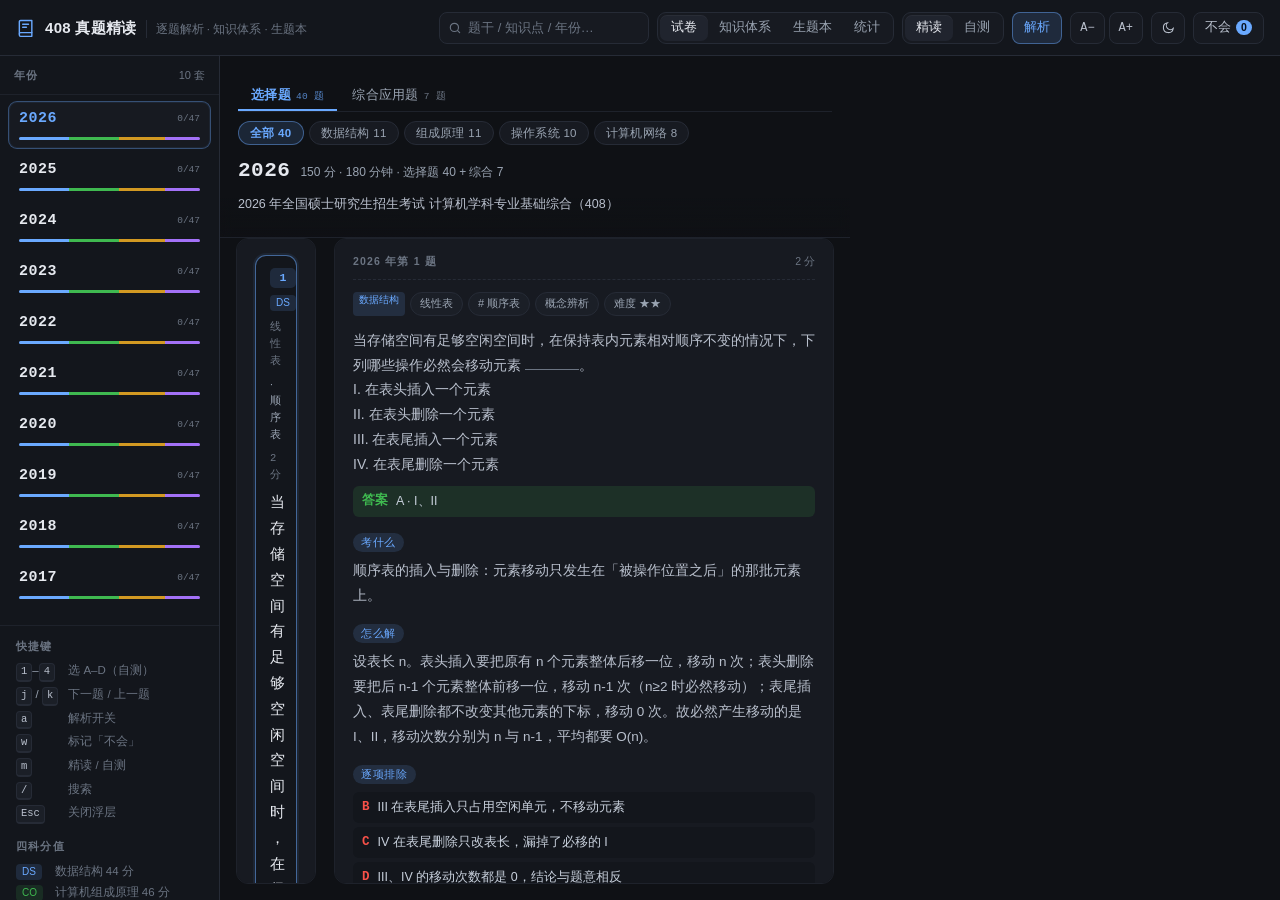
==== subjects/408/index.html @ fe622fd7 "初始提交：考研真题精读库（英语一 / 数学一 / 408） 三科真题逐题解析，纯静态离线可用。  - 总入口 index.html：跨科总览 + 三科卡片 + 生题本总账 + 倒计时 - subjec" ====
<!DOCTYPE html>
<html lang="zh-CN" data-theme="dark">
<head>
<meta charset="utf-8">
<meta name="viewport" content="width=device-width, initial-scale=1, viewport-fit=cover">
<meta name="color-scheme" content="dark light">
<title>408 真题精读系统 · 逐题解析 · 知识体系 · 生题本</title>
<link rel="icon" href="data:image/svg+xml,%3Csvg xmlns='http://www.w3.org/2000/svg' viewBox='0 0 24 24'%3E%3Crect width='24' height='24' rx='5' fill='%230f1115'/%3E%3Cpath d='M6 7h12M6 12h12M6 17h7' stroke='%236aa9ff' stroke-width='1.8' stroke-linecap='round'/%3E%3C/svg%3E">
<link rel="stylesheet" href="assets/style.css">
<link rel="stylesheet" href="assets/app.css">
</head>
<body>

<!-- ================= 顶栏 ================= -->
<header class="topbar">
  <div class="brand">
    <svg class="logo" viewBox="0 0 24 24" fill="none" stroke="currentColor" stroke-width="1.7"
         stroke-linecap="round" stroke-linejoin="round" aria-hidden="true">
      <path d="M4 4.5A1.5 1.5 0 0 1 5.5 3H19v14.5H5.5A1.5 1.5 0 0 0 4 19z"/>
      <path d="M4 19v1.5A1.5 1.5 0 0 0 5.5 22H19v-4.5"/>
      <path d="M8 7.5h7M8 11h4.5"/>
    </svg>
    <span class="brand-t">408 真题精读</span>
    <span class="brand-s">逐题解析 · 知识体系 · 生题本</span>
  </div>

  <div class="tools">
    <div class="search-wrap">
      <svg class="ico" viewBox="0 0 24 24" fill="none" stroke="currentColor" stroke-width="2"
           stroke-linecap="round" aria-hidden="true">
        <circle cx="11" cy="11" r="7"/><path d="m20 20-3.5-3.5"/>
      </svg>
      <input id="search" type="search" placeholder="题干 / 知识点 / 年份…" autocomplete="off"
             spellcheck="false" aria-label="搜索题干、知识点或年份">
    </div>

    <div class="seg" id="view-seg" role="group" aria-label="视图">
      <button type="button" data-view="paper" class="on" title="试卷精读 (1)">试卷</button>
      <button type="button" data-view="kb" title="知识体系 (2)">知识体系</button>
      <button type="button" data-view="wrong" title="生题本 (3)">生题本</button>
      <button type="button" data-view="stats" title="统计 (4)">统计</button>
    </div>

    <div class="seg" id="mode-seg" role="group" aria-label="模式">
      <button type="button" data-mode="study" class="on" title="答案默认展开">精读</button>
      <button type="button" data-mode="quiz" title="先选再看答案，自动记录错题">自测</button>
    </div>

    <button id="btn-an" class="tbtn on" type="button" title="展开 / 折叠全部解析 (a)">解析</button>

    <div class="fs">
      <button id="fs-down" class="tbtn icon" type="button" title="缩小字号">A−</button>
      <button id="fs-up" class="tbtn icon" type="button" title="放大字号">A+</button>
    </div>

    <button id="btn-theme" class="tbtn icon" type="button" title="切换深浅色">
      <svg viewBox="0 0 24 24" fill="none" stroke="currentColor" stroke-width="1.8" stroke-linecap="round" aria-hidden="true">
        <path d="M21 12.8A8.5 8.5 0 1 1 11.2 3a6.6 6.6 0 0 0 9.8 9.8z"/>
      </svg>
    </button>

    <button id="btn-drawer" class="tbtn" type="button" title="生题本（不会的题）">
      不会 <span id="wb-count" class="cnt">0</span>
    </button>
  </div>
</header>

<!-- ================= 视图 1：试卷 ================= -->
<div class="layout" id="view-paper">
  <aside class="col col-left" aria-label="年份导航">
    <div class="colhead">年份<span class="spacer" id="year-count"></span></div>
    <ul class="yearlist" id="yearlist"></ul>
    <div class="hints">
      <h4>快捷键</h4>
      <dl>
        <dt><kbd>1</kbd>–<kbd>4</kbd></dt><dd>选 A–D（自测）</dd>
        <dt><kbd>j</kbd> / <kbd>k</kbd></dt><dd>下一题 / 上一题</dd>
        <dt><kbd>a</kbd></dt><dd>解析开关</dd>
        <dt><kbd>w</kbd></dt><dd>标记「不会」</dd>
        <dt><kbd>m</kbd></dt><dd>精读 / 自测</dd>
        <dt><kbd>/</kbd></dt><dd>搜索</dd>
        <dt><kbd>Esc</kbd></dt><dd>关闭浮层</dd>
      </dl>
      <h4 style="margin-top:14px">四科分值</h4>
      <dl id="dist-list"></dl>
    </div>
  </aside>

  <main class="main" aria-label="试卷正文">
    <div class="dochead">
      <div class="dochead-in">
        <div class="tabs" id="tabs" role="tablist" aria-label="题型">
          <button type="button" data-tab="choice" role="tab">选择题<span class="tb-n" data-n="choice"></span></button>
          <button type="button" data-tab="big" role="tab">综合应用题<span class="tb-n" data-n="big"></span></button>
        </div>
        <div class="subrow" id="subjects"></div>
        <div class="doc-title">
          <span class="doc-year" id="doc-year">—</span>
          <span class="doc-meta" id="doc-meta"></span>
        </div>
        <p class="doc-topic" id="doc-topic"></p>
      </div>
    </div>

    <div class="work">
      <section class="pane pane-q" id="qlist" aria-label="题目"></section>
      <section class="pane pane-a" id="detail" aria-label="解析"></section>
    </div>
  </main>
</div>

<!-- ================= 视图 2：知识体系 ================= -->
<div class="layout layout-wide" id="view-kb" hidden>
  <aside class="col col-left" aria-label="知识树">
    <div class="colhead">知识体系<span class="spacer" id="kb-count"></span></div>
    <div class="kbtree" id="kbtree"></div>
  </aside>
  <main class="main" aria-label="知识点详情">
    <div class="dochead"><div class="dochead-in">
      <div class="doc-title"><span class="doc-year" id="kb-title">知识体系总览</span><span class="doc-meta" id="kb-meta"></span></div>
      <p class="doc-topic" id="kb-topic">左侧选一个学科 / 模块 / 知识点，右侧列出近十年全部真题与你的掌握情况。</p>
    </div></div>
    <div class="work work-single"><section class="pane" id="kb-body"></section></div>
  </main>
</div>

<!-- ================= 视图 3：生题本 ================= -->
<div class="layout layout-wide" id="view-wrong" hidden>
  <main class="main" style="grid-column:1/-1">
    <div class="dochead"><div class="dochead-in">
      <div class="doc-title"><span class="doc-year">生题本</span><span class="doc-meta" id="wb-meta"></span></div>
      <p class="doc-topic">标记为「不会 / 做错」的题在这里按知识点聚合。做完一轮再回来重做，错两次以上的会被顶到最上面。</p>
    </div></div>
    <div class="work work-single"><section class="pane" id="wb-body"></section></div>
  </main>
</div>

<!-- ================= 视图 4：统计 ================= -->
<div class="layout layout-wide" id="view-stats" hidden>
  <main class="main" style="grid-column:1/-1">
    <div class="dochead"><div class="dochead-in">
      <div class="doc-title"><span class="doc-year">统计</span><span class="doc-meta" id="st-meta"></span></div>
      <p class="doc-topic">做题记录只存本地（localStorage），换电脑请用「生题本 → 导出 Markdown」搬。</p>
    </div></div>
    <div class="work work-single"><section class="pane" id="st-body"></section></div>
  </main>
</div>

<!-- ================= 生题本抽屉 ================= -->
<aside class="drawer" id="drawer" hidden aria-label="生题本">
  <div class="dw-h">
    <h2>生题本</h2>
    <span class="cnt2" id="wb-cnt2">0 题</span>
    <button type="button" class="x" id="dw-close" title="关闭 (Esc)">×</button>
  </div>
  <ul class="wb-list" id="wb-list"></ul>
  <div class="dw-f">
    <button type="button" class="mini pri" id="wb-copy">复制 Markdown</button>
    <button type="button" class="mini" id="wb-csv">导出 CSV</button>
    <button type="button" class="mini danger" id="wb-clear">清空</button>
  </div>
</aside>

<!-- ================= 代码全屏 ================= -->
<div class="codemodal" id="codemodal" hidden>
  <div class="cm-box">
    <div class="cm-h">
      <span id="cm-title">代码</span>
      <span class="sp"></span>
      <button type="button" class="mini" id="cm-copy">复制</button>
      <button type="button" class="x" id="cm-close" title="关闭 (Esc)">×</button>
    </div>
    <pre class="code" id="cm-body"></pre>
  </div>
</div>

<div class="toast" id="toast" role="status" aria-live="polite"></div>

<!-- ================= 数据 ================= -->
<script>window.__CS408__ = window.__CS408__ || {};</script>
<script src="data/kb.js"></script>

<script src="data/paper/2017.js"></script>
<script src="data/paper/2018.js"></script>
<script src="data/paper/2019.js"></script>
<script src="data/paper/2020.js"></script>
<script src="data/paper/2021.js"></script>
<script src="data/paper/2022.js"></script>
<script src="data/paper/2023.js"></script>
<script src="data/paper/2024.js"></script>
<script src="data/paper/2025.js"></script>
<script src="data/paper/2026.js"></script>

<script src="assets/app.js"></script>
</body>
</html>
---- subjects/408/assets/style.css ----
/* =========================================================
   考研英语精读器 · 样式表
   纯静态 / 无 CDN / 深色默认 / 三栏 1280+
   ========================================================= */

*, *::before, *::after { box-sizing: border-box; }

:root {
  --bg:        #0f1115;
  --bg-soft:   #13161c;
  --card:      #171a21;
  --card-2:    #1b1f27;
  --card-3:    #20242e;
  --line:      #262b36;
  --line-soft: #1e222b;
  --fg:        #e6e9ef;
  --fg-mid:    #b9c0cd;
  --fg-dim:    #9aa4b2;
  --fg-faint:  #6b7482;
  --accent:    #6aa9ff;
  --accent-dim: rgba(106, 169, 255, .14);
  --ok:        #3fb950;
  --ok-dim:    rgba(63, 185, 80, .14);
  --bad:       #f85149;
  --bad-dim:   rgba(248, 81, 73, .14);
  --warn:      #d29922;
  --warn-dim:  rgba(210, 153, 34, .14);
  --purple:    #a371f7;
  --cyan:      #39c5cf;
  --shadow:    0 8px 28px rgba(0, 0, 0, .42);

  --read-size: 17.5px;
  --ui: -apple-system, "Segoe UI", "Microsoft YaHei", "PingFang SC",
        "Hiragino Sans GB", "Source Han Sans SC", sans-serif;
  --serif: Georgia, "Times New Roman", "Songti SC", "SimSun", 宋体, serif;
  --mono: ui-monospace, "Cascadia Mono", Consolas, "Courier New", monospace;
}

html[data-theme="light"] {
  --bg:        #f7f6f2;
  --bg-soft:   #f1efe9;
  --card:      #ffffff;
  --card-2:    #f6f4ef;
  --card-3:    #eeebe3;
  --line:      #e2ded4;
  --line-soft: #ece8de;
  --fg:        #191c21;
  --fg-mid:    #3d444f;
  --fg-dim:    #5d6672;
  --fg-faint:  #8a929e;
  --accent:    #1f6feb;
  --accent-dim: rgba(31, 111, 235, .10);
  --ok:        #1a7f37;
  --ok-dim:    rgba(26, 127, 55, .10);
  --bad:       #cf222e;
  --bad-dim:   rgba(207, 34, 46, .10);
  --warn:      #9a6700;
  --warn-dim:  rgba(154, 103, 0, .12);
  --purple:    #8250df;
  --cyan:      #1b7c83;
  --shadow:    0 8px 24px rgba(60, 55, 40, .14);
}

html, body { height: 100%; }

body {
  margin: 0;
  background: var(--bg);
  color: var(--fg);
  font-family: var(--ui);
  font-size: 15px;
  line-height: 1.6;
  -webkit-font-smoothing: antialiased;
  text-rendering: optimizeLegibility;
  overflow: hidden;
}

button { font-family: inherit; font-size: inherit; color: inherit; }
a { color: var(--accent); text-decoration: none; }
a:hover { text-decoration: underline; }
::selection { background: rgba(106, 169, 255, .32); }

/* 滚动条 */
* { scrollbar-width: thin; scrollbar-color: var(--card-3) transparent; }
*::-webkit-scrollbar { width: 10px; height: 10px; }
*::-webkit-scrollbar-track { background: transparent; }
*::-webkit-scrollbar-thumb {
  background: var(--card-3);
  border-radius: 6px;
  border: 2px solid transparent;
  background-clip: content-box;
}
*::-webkit-scrollbar-thumb:hover { background: var(--line); background-clip: content-box; }

/* =========================================================
   顶栏
   ========================================================= */
.topbar {
  position: relative;
  z-index: 30;
  display: flex;
  align-items: center;
  gap: 18px;
  height: 56px;
  padding: 0 16px;
  background: var(--bg-soft);
  border-bottom: 1px solid var(--line);
}

.brand { display: flex; align-items: baseline; gap: 9px; flex: 0 0 auto; }
.brand .logo {
  width: 20px; height: 20px; align-self: center;
  color: var(--accent);
}
.brand-t { font-size: 15px; font-weight: 700; letter-spacing: .3px; }
.brand-s {
  font-size: 11.5px; color: var(--fg-faint);
  padding-left: 9px; border-left: 1px solid var(--line);
}

.tools { display: flex; align-items: center; gap: 8px; margin-left: auto; }

.search-wrap { position: relative; display: flex; align-items: center; }
.search-wrap .ico {
  position: absolute; left: 9px; width: 14px; height: 14px;
  color: var(--fg-faint); pointer-events: none;
}
#search {
  width: 210px;
  height: 32px;
  padding: 0 10px 0 28px;
  background: var(--card);
  border: 1px solid var(--line);
  border-radius: 8px;
  color: var(--fg);
  font-family: inherit;
  font-size: 13px;
  outline: none;
  transition: border-color .15s, width .18s;
}
#search::placeholder { color: var(--fg-faint); }
#search:focus { border-color: var(--accent); width: 250px; }

.tbtn {
  display: inline-flex;
  align-items: center;
  justify-content: center;
  gap: 5px;
  height: 32px;
  padding: 0 11px;
  background: var(--card);
  border: 1px solid var(--line);
  border-radius: 8px;
  color: var(--fg-mid);
  font-size: 12.5px;
  cursor: pointer;
  transition: background .14s, color .14s, border-color .14s;
  white-space: nowrap;
}
.tbtn:hover { background: var(--card-2); color: var(--fg); border-color: var(--card-3); }
.tbtn.on { color: var(--accent); border-color: rgba(106, 169, 255, .45); background: var(--accent-dim); }
.tbtn.icon { padding: 0 9px; font-family: var(--mono); font-size: 12px; }
.tbtn svg { width: 14px; height: 14px; }
.tbtn .cnt {
  min-width: 16px;
  padding: 0 4px;
  background: var(--accent);
  color: #06101f;
  border-radius: 8px;
  font-size: 10.5px;
  font-weight: 700;
  line-height: 15px;
  text-align: center;
}

.fs { display: flex; gap: 4px; }

.seg {
  display: flex;
  padding: 2px;
  background: var(--card);
  border: 1px solid var(--line);
  border-radius: 9px;
}
.seg button {
  height: 26px;
  padding: 0 11px;
  background: transparent;
  border: 0;
  border-radius: 7px;
  color: var(--fg-dim);
  font-size: 12.5px;
  cursor: pointer;
  transition: background .14s, color .14s;
}
.seg button:hover { color: var(--fg); }
.seg button.on { background: var(--card-3); color: var(--fg); box-shadow: 0 1px 0 rgba(255,255,255,.04) inset; }

/* =========================================================
   三栏布局
   ========================================================= */
.layout {
  display: grid;
  grid-template-columns: 268px minmax(0, 1fr) 452px;
  height: calc(100% - 56px);
  overflow: hidden;
}

.col { min-width: 0; min-height: 0; overflow-y: auto; }
.col-left  { background: var(--bg-soft); border-right: 1px solid var(--line); }
.col-mid   { background: var(--bg); }
.col-right { background: var(--bg-soft); border-left: 1px solid var(--line); }

.colhead {
  position: sticky;
  top: 0;
  z-index: 5;
  display: flex;
  align-items: center;
  gap: 8px;
  padding: 11px 14px 9px;
  background: var(--bg-soft);
  border-bottom: 1px solid var(--line-soft);
  font-size: 11px;
  font-weight: 700;
  letter-spacing: 1.4px;
  text-transform: uppercase;
  color: var(--fg-faint);
}
.colhead .spacer { margin-left: auto; letter-spacing: 0; text-transform: none; font-weight: 400; }

/* ---------------- 左栏：年份列表 ---------------- */
.yearlist { list-style: none; margin: 0; padding: 6px 8px 24px; }

.yr {
  display: block;
  width: 100%;
  padding: 9px 10px;
  margin-bottom: 3px;
  background: transparent;
  border: 1px solid transparent;
  border-radius: 9px;
  text-align: left;
  cursor: pointer;
  transition: background .13s, border-color .13s;
}
.yr:hover { background: var(--card); }
.yr.on {
  background: var(--card);
  border-color: rgba(106, 169, 255, .38);
  box-shadow: 0 0 0 1px rgba(106, 169, 255, .08) inset;
}
.yr-h { display: flex; align-items: center; gap: 6px; }
.yr-n { font-family: var(--mono); font-size: 15px; font-weight: 700; color: var(--fg); letter-spacing: .5px; }
.yr.on .yr-n { color: var(--accent); }
.yr-d { font-size: 10px; color: var(--warn); font-family: var(--mono); margin-left: auto; }
.yr-t {
  margin-top: 3px;
  font-size: 11.5px;
  line-height: 1.45;
  color: var(--fg-faint);
  display: -webkit-box;
  -webkit-line-clamp: 2;
  -webkit-box-orient: vertical;
  overflow: hidden;
}
.yr-b { display: flex; flex-wrap: wrap; gap: 4px; margin-top: 5px; }

.badge {
  display: inline-block;
  padding: 0 5px;
  border-radius: 4px;
  font-size: 9.5px;
  line-height: 15px;
  letter-spacing: .2px;
  background: var(--card-3);
  color: var(--fg-dim);
  white-space: nowrap;
}
.badge.star { background: var(--warn-dim); color: var(--warn); }
.badge.words { background: var(--accent-dim); color: var(--accent); }

.hints { padding: 12px 16px 30px; border-top: 1px solid var(--line-soft); }
.hints h4 {
  margin: 0 0 7px;
  font-size: 10.5px;
  letter-spacing: 1.2px;
  text-transform: uppercase;
  color: var(--fg-faint);
  font-weight: 700;
}
.hints dl { margin: 0; display: grid; grid-template-columns: auto 1fr; gap: 3px 10px; font-size: 11.5px; }
.hints dt { color: var(--fg-dim); }
.hints dd { margin: 0; color: var(--fg-faint); }
kbd {
  display: inline-block;
  min-width: 16px;
  padding: 1px 4px;
  background: var(--card-2);
  border: 1px solid var(--line);
  border-bottom-width: 2px;
  border-radius: 4px;
  font-family: var(--mono);
  font-size: 10.5px;
  line-height: 1.3;
  color: var(--fg-mid);
  text-align: center;
}

/* ---------------- 中栏：原文 ---------------- */
.dochead {
  position: sticky;
  top: 0;
  z-index: 6;
  padding: 14px 0 12px;
  background: linear-gradient(var(--bg) 78%, rgba(0, 0, 0, 0));
  border-bottom: 1px solid var(--line-soft);
  backdrop-filter: blur(6px);
}
.dochead-in { max-width: 780px; margin: 0 auto; padding: 0 34px; }

.doc-title { display: flex; align-items: baseline; gap: 10px; flex-wrap: wrap; }
.doc-year { font-family: var(--mono); font-size: 22px; font-weight: 700; letter-spacing: .5px; }
.doc-meta { font-size: 12px; color: var(--fg-dim); }
.doc-topic {
  margin: 6px 0 0;
  font-size: 13px;
  line-height: 1.6;
  color: var(--fg-mid);
}
.doc-foot {
  display: flex;
  align-items: center;
  gap: 8px;
  flex-wrap: wrap;
  margin-top: 10px;
}
.doc-foot .src { font-size: 11.5px; color: var(--fg-faint); }
.doc-foot .src a { color: var(--fg-dim); border-bottom: 1px dotted var(--line); }
.doc-foot .spacer { margin-left: auto; }

.reading { max-width: 780px; margin: 0 auto; padding: 22px 34px 140px; }

.para {
  margin: 0 0 20px;
  font-family: var(--serif);
  font-size: var(--read-size);
  line-height: 1.9;
  letter-spacing: .1px;
  color: var(--fg);
  text-align: justify;
  hyphens: auto;
}

/* 单词 */
.w {
  border-radius: 3px;
  cursor: pointer;
  text-decoration: underline;
  text-decoration-color: transparent;
  text-decoration-thickness: 1px;
  text-underline-offset: 3px;
  transition: text-decoration-color .12s ease, background-color .12s ease;
}
.w:hover { text-decoration-color: var(--accent); }
.w.cur { background: var(--accent-dim); text-decoration-color: var(--accent); }

/* 句子包裹 */
.sent {
  border-radius: 4px;
  cursor: pointer;
  transition: background-color .14s;
}
.sent:hover { background: rgba(106, 169, 255, .055); }
.sent.hl { background: rgba(210, 153, 34, .17); }
.sn {
  font-family: var(--mono);
  font-size: 9.5px;
  font-weight: 400;
  color: var(--accent);
  opacity: .42;
  margin-right: 3px;
  vertical-align: super;
  transition: opacity .14s;
}
.sent:hover .sn { opacity: 1; }

/* 空位胶囊 */
.cap {
  display: inline-flex;
  align-items: center;
  justify-content: center;
  min-width: 21px;
  height: 20px;
  padding: 0 6px;
  margin: 0 2px;
  background: #5c6572;
  color: #0f1115;
  border: 0;
  border-radius: 6px;
  font-family: var(--mono);
  font-size: 11.5px;
  font-weight: 700;
  line-height: 1;
  letter-spacing: 0;
  cursor: pointer;
  vertical-align: 1px;
  transition: transform .12s, box-shadow .12s, background-color .12s;
}
.cap:hover { transform: translateY(-1px); box-shadow: 0 2px 8px rgba(0, 0, 0, .35); }
.cap[data-state="ok"]  { background: var(--ok);  color: #04230c; }
.cap[data-state="bad"] { background: var(--bad); color: #2b0705; }
.cap.on { box-shadow: 0 0 0 2px var(--accent); }

html[data-theme="light"] .cap { background: #b0b7c2; color: #fff; }
html[data-theme="light"] .cap[data-state="ok"]  { background: var(--ok);  color: #fff; }
html[data-theme="light"] .cap[data-state="bad"] { background: var(--bad); color: #fff; }

/* 逐句视图 */
.sentblock {
  margin: 0 0 14px;
  padding: 14px 16px;
  background: var(--card);
  border: 1px solid var(--line-soft);
  border-radius: 11px;
  transition: border-color .16s, box-shadow .16s;
}
.sentblock.hl {
  border-color: rgba(210, 153, 34, .55);
  box-shadow: 0 0 0 3px rgba(210, 153, 34, .1);
}
.sb-h { display: flex; align-items: center; gap: 8px; margin-bottom: 8px; }
.sb-i {
  display: inline-flex;
  align-items: center;
  justify-content: center;
  min-width: 20px;
  height: 18px;
  padding: 0 5px;
  background: var(--accent-dim);
  color: var(--accent);
  border-radius: 5px;
  font-family: var(--mono);
  font-size: 10.5px;
  font-weight: 700;
}
.sb-p { font-size: 10.5px; color: var(--fg-faint); letter-spacing: .3px; }
.sb-en {
  margin: 0;
  font-family: var(--serif);
  font-size: calc(var(--read-size) - 0.5px);
  line-height: 1.85;
  color: var(--fg);
}
.sb-zh {
  margin: 8px 0 0;
  font-size: 14px;
  line-height: 1.8;
  color: var(--fg-dim);
  padding-top: 8px;
  border-top: 1px dashed var(--line);
}
.sb-struct {
  margin: 9px 0 0;
  padding: 9px 11px;
  background: var(--bg-soft);
  border-left: 3px solid var(--accent);
  border-radius: 0 6px 6px 0;
  font-size: 12.5px;
  line-height: 1.75;
  color: var(--fg-mid);
}
html[data-theme="light"] .sb-struct { background: var(--card-2); }

/* 切分块 */
.chunks { display: flex; flex-direction: column; gap: 5px; margin-top: 9px; }
.chunk {
  display: flex;
  align-items: baseline;
  gap: 9px;
  padding: 5px 10px;
  background: var(--card-2);
  border-left: 3px solid var(--ck, var(--accent));
  border-radius: 0 6px 6px 0;
}
html[data-theme="light"] .chunk { background: var(--card-3); }
.chunk .ct {
  font-family: var(--serif);
  font-size: 13px;
  line-height: 1.65;
  color: var(--fg);
  flex: 1 1 auto;
  min-width: 0;
}
.chunk .cr {
  flex: 0 0 auto;
  font-size: 10.5px;
  line-height: 1.5;
  color: var(--ck, var(--accent));
  opacity: .95;
  text-align: right;
  max-width: 46%;
}
.chunk:nth-child(5n+1) { --ck: var(--accent); }
.chunk:nth-child(5n+2) { --ck: var(--ok); }
.chunk:nth-child(5n+3) { --ck: var(--warn); }
.chunk:nth-child(5n+4) { --ck: var(--purple); }
.chunk:nth-child(5n+5) { --ck: var(--cyan); }

.empty-note {
  max-width: 640px;
  margin: 60px auto;
  padding: 24px 26px;
  background: var(--card);
  border: 1px dashed var(--line);
  border-radius: 12px;
  color: var(--fg-dim);
  font-size: 13.5px;
  line-height: 1.85;
  text-align: center;
}
.empty-note code {
  font-family: var(--mono);
  font-size: 12px;
  padding: 1px 5px;
  background: var(--card-3);
  border-radius: 4px;
  color: var(--accent);
}

/* ---------------- 右栏：解析面板 ---------------- */
.wordcard {
  position: sticky;
  top: 0;
  z-index: 8;
  margin: 0;
  padding: 13px 15px 14px;
  background: var(--card);
  border-bottom: 1px solid var(--line);
  box-shadow: var(--shadow);
  animation: slideIn .16s ease-out;
}
@keyframes slideIn { from { opacity: 0; transform: translateY(-6px); } to { opacity: 1; transform: none; } }

.wc-top { display: flex; align-items: baseline; gap: 9px; flex-wrap: wrap; }
.wc-w {
  font-family: var(--serif);
  font-size: 21px;
  font-weight: 700;
  letter-spacing: .2px;
  color: var(--accent);
}
.wc-phon { font-family: var(--mono); font-size: 12px; color: var(--fg-dim); }
.wc-pos {
  padding: 0 5px;
  background: var(--card-3);
  border-radius: 4px;
  font-size: 10.5px;
  color: var(--fg-dim);
  font-style: italic;
}
.wc-close {
  margin-left: auto;
  width: 22px; height: 22px;
  padding: 0;
  background: transparent;
  border: 0;
  border-radius: 5px;
  color: var(--fg-faint);
  font-size: 17px;
  line-height: 1;
  cursor: pointer;
}
.wc-close:hover { background: var(--card-3); color: var(--fg); }
.wc-zh { margin: 8px 0 0; font-size: 14px; line-height: 1.7; color: var(--fg); }
.wc-note {
  margin: 7px 0 0;
  font-size: 12px;
  line-height: 1.7;
  color: var(--warn);
  padding-left: 9px;
  border-left: 2px solid var(--warn);
}
.wc-intext {
  margin: 8px 0 0;
  font-family: var(--serif);
  font-size: 12.5px;
  line-height: 1.7;
  color: var(--fg-dim);
  padding: 7px 10px;
  background: var(--bg-soft);
  border-radius: 6px;
}
html[data-theme="light"] .wc-intext { background: var(--card-2); }
.wc-intext b { color: var(--accent); font-weight: 400; }
.wc-miss { margin: 8px 0 0; font-size: 12.5px; color: var(--fg-faint); }
.wc-acts { display: flex; flex-wrap: wrap; gap: 6px; margin-top: 10px; }
.mini {
  padding: 4px 9px;
  background: var(--card-2);
  border: 1px solid var(--line);
  border-radius: 6px;
  color: var(--fg-mid);
  font-size: 11.5px;
  cursor: pointer;
  transition: background .13s, color .13s, border-color .13s;
}
.mini:hover { background: var(--card-3); color: var(--fg); }
.mini.pri { background: var(--accent-dim); border-color: rgba(106, 169, 255, .4); color: var(--accent); }
.mini.on { background: var(--ok-dim); border-color: rgba(63, 185, 80, .45); color: var(--ok); }

.panel { padding: 10px 12px 160px; }

.sec { margin-bottom: 14px; }
.sec-h {
  display: flex;
  align-items: center;
  gap: 7px;
  margin: 0 0 7px;
  padding: 0 3px;
  font-size: 10.5px;
  font-weight: 700;
  letter-spacing: 1.3px;
  text-transform: uppercase;
  color: var(--fg-faint);
}
.sec-h .n {
  padding: 0 5px;
  background: var(--card-3);
  border-radius: 4px;
  font-size: 9.5px;
  letter-spacing: 0;
  color: var(--fg-dim);
}

/* 手风琴 */
details.acc {
  background: var(--card);
  border: 1px solid var(--line-soft);
  border-radius: 9px;
  margin-bottom: 6px;
  overflow: hidden;
  transition: border-color .15s;
}
details.acc[open] { border-color: var(--line); }
details.acc.hl { border-color: rgba(106, 169, 255, .55); }

details.acc > summary {
  display: flex;
  align-items: center;
  gap: 8px;
  padding: 8px 10px;
  list-style: none;
  cursor: pointer;
  user-select: none;
}
details.acc > summary::-webkit-details-marker { display: none; }
details.acc > summary:hover { background: var(--card-2); }

.sum-no {
  display: inline-flex;
  align-items: center;
  justify-content: center;
  min-width: 21px;
  height: 19px;
  padding: 0 5px;
  background: var(--card-3);
  border-radius: 5px;
  font-family: var(--mono);
  font-size: 11px;
  font-weight: 700;
  color: var(--fg-dim);
  flex: 0 0 auto;
}
details.acc[data-state="ok"] .sum-no  { background: var(--ok-dim);  color: var(--ok); }
details.acc[data-state="bad"] .sum-no { background: var(--bad-dim); color: var(--bad); }

.sum-t {
  flex: 1 1 auto;
  min-width: 0;
  font-family: var(--serif);
  font-size: 13px;
  color: var(--fg-mid);
  white-space: nowrap;
  overflow: hidden;
  text-overflow: ellipsis;
}
.sum-ans {
  flex: 0 0 auto;
  font-family: var(--mono);
  font-size: 11px;
  color: var(--ok);
  font-weight: 700;
}
.practice .sum-ans { visibility: hidden; }
details.acc[data-state="bad"] .sum-ans { color: var(--fg-faint); text-decoration: line-through; }
.practice details.acc[data-state] .sum-ans { visibility: visible; }

.acc-body { padding: 2px 11px 12px; border-top: 1px solid var(--line-soft); }

.tags { display: flex; flex-wrap: wrap; gap: 5px; margin: 9px 0 0; }
.tag {
  padding: 1px 7px;
  border-radius: 5px;
  font-size: 10.5px;
  line-height: 17px;
  background: var(--card-3);
  color: var(--fg-dim);
}
.tag.type { background: var(--accent-dim); color: var(--accent); }
.tag.logic { background: var(--warn-dim); color: var(--warn); }
.tag.sig { background: var(--card-2); color: var(--fg-mid); font-family: var(--mono); font-size: 10px; }
html[data-theme="light"] .tag.sig { background: var(--card-3); }

.opts { display: grid; grid-template-columns: 1fr 1fr; gap: 6px; margin: 10px 0 0; }
.opt {
  display: flex;
  align-items: baseline;
  gap: 7px;
  padding: 7px 9px;
  background: var(--card-2);
  border: 1px solid var(--line-soft);
  border-radius: 7px;
  text-align: left;
  cursor: pointer;
  transition: background .13s, border-color .13s, transform .1s;
}
html[data-theme="light"] .opt { background: var(--card-3); }
.opt:hover { border-color: var(--line); transform: translateY(-1px); }
.opt .ol {
  flex: 0 0 auto;
  font-family: var(--mono);
  font-size: 11px;
  font-weight: 700;
  color: var(--fg-faint);
}
.opt .ot {
  font-family: var(--serif);
  font-size: 13.5px;
  color: var(--fg);
  flex: 1 1 auto;
  min-width: 0;
  word-break: break-word;
}
.opt .og { flex: 0 0 auto; font-size: 10.5px; color: var(--ok); }
.opt.correct {
  background: var(--ok-dim);
  border-color: rgba(63, 185, 80, .5);
}
.opt.correct .ol { color: var(--ok); }
.opt.correct .ot { color: var(--ok); }
.opt.wrong {
  background: var(--bad-dim);
  border-color: rgba(248, 81, 73, .5);
}
.opt.wrong .ol { color: var(--bad); }
.opt.wrong .ot { color: var(--bad); text-decoration: line-through; text-decoration-thickness: 1px; }
.opt.picked { box-shadow: 0 0 0 1.5px currentColor inset; }

.ansline {
  display: flex;
  align-items: center;
  gap: 8px;
  margin: 10px 0 0;
  padding: 7px 10px;
  background: var(--ok-dim);
  border-radius: 7px;
  font-size: 12.5px;
  color: var(--ok);
}
.ansline b { font-family: var(--mono); font-size: 14px; }
.ansline .miss { color: var(--fg-dim); }
.ansline.bad { background: var(--bad-dim); color: var(--bad); }

.explain {
  margin: 9px 0 0;
  font-size: 13px;
  line-height: 1.85;
  color: var(--fg-mid);
}
.explain strong { color: var(--fg); font-weight: 700; }

.why {
  margin: 9px 0 0;
  padding: 0;
  list-style: none;
  display: flex;
  flex-direction: column;
  gap: 4px;
}
.why li {
  display: flex;
  gap: 7px;
  font-size: 12.5px;
  line-height: 1.7;
  color: var(--fg-dim);
}
.why li .k {
  flex: 0 0 auto;
  font-family: var(--mono);
  font-size: 11px;
  font-weight: 700;
  color: var(--bad);
  opacity: .9;
}

.collo {
  margin: 9px 0 0;
  padding: 7px 10px;
  background: var(--card-2);
  border-left: 2px solid var(--purple);
  border-radius: 0 5px 5px 0;
  font-size: 12.5px;
  line-height: 1.7;
  color: var(--fg-mid);
  font-family: var(--mono);
}
html[data-theme="light"] .collo { background: var(--card-3); }
.collo em { font-family: var(--ui); font-style: normal; color: var(--fg-faint); }

.noteline {
  margin: 9px 0 0;
  font-size: 12px;
  line-height: 1.7;
  color: var(--warn);
}

.reveal {
  display: block;
  width: 100%;
  margin: 10px 0 0;
  padding: 8px;
  background: var(--card-2);
  border: 1px dashed var(--line);
  border-radius: 7px;
  color: var(--fg-dim);
  font-size: 12px;
  cursor: pointer;
}
.reveal:hover { color: var(--accent); border-color: var(--accent); }

/* 全文译文 / takeaways / 生词表 */
.zhbox p {
  margin: 0 0 10px;
  font-size: 13px;
  line-height: 1.9;
  color: var(--fg-dim);
  text-indent: 2em;
}

.tk { margin: 0; padding: 0; list-style: none; counter-reset: tk; }
.tk li {
  position: relative;
  padding: 0 0 0 22px;
  margin-bottom: 9px;
  font-size: 12.5px;
  line-height: 1.85;
  color: var(--fg-mid);
  counter-increment: tk;
}
.tk li::before {
  content: counter(tk);
  position: absolute;
  left: 0;
  top: 2px;
  width: 15px;
  height: 15px;
  background: var(--card-3);
  border-radius: 4px;
  font-family: var(--mono);
  font-size: 9.5px;
  line-height: 15px;
  text-align: center;
  color: var(--fg-faint);
}
.tk li strong { color: var(--fg); }

.wlist { list-style: none; margin: 0; padding: 0; display: flex; flex-direction: column; gap: 3px; }
.wlist li { display: flex; flex-direction: column; gap: 1px; padding: 6px 9px; background: var(--card); border: 1px solid var(--line-soft); border-radius: 7px; }
.wlist .wl-h { display: flex; align-items: baseline; gap: 7px; }
.wlist .wl-w { font-family: var(--serif); font-size: 14px; font-weight: 700; color: var(--accent); cursor: pointer; }
.wlist .wl-w:hover { text-decoration: underline; }
.wlist .wl-p { font-family: var(--mono); font-size: 10.5px; color: var(--fg-faint); }
.wlist .wl-lv { margin-left: auto; font-size: 9.5px; color: var(--fg-faint); }
.wlist .wl-z { font-size: 12px; line-height: 1.6; color: var(--fg-dim); }
.wlist .wl-n { font-size: 11px; line-height: 1.6; color: var(--warn); }

/* =========================================================
   划词工具条
   ========================================================= */
.selbar {
  position: fixed;
  z-index: 200;
  display: flex;
  align-items: center;
  gap: 3px;
  padding: 4px 5px 4px 9px;
  background: var(--card);
  border: 1px solid var(--line);
  border-radius: 9px;
  box-shadow: var(--shadow);
  animation: pop .12s ease-out;
}
@keyframes pop { from { opacity: 0; transform: translateY(4px) scale(.97); } to { opacity: 1; transform: none; } }
.selbar[hidden] { display: none; }
.selbar .sw {
  font-family: var(--serif);
  font-size: 13px;
  font-weight: 700;
  color: var(--accent);
  margin-right: 4px;
  max-width: 130px;
  overflow: hidden;
  text-overflow: ellipsis;
  white-space: nowrap;
}
.selbar button,
.selbar a {
  display: inline-flex;
  align-items: center;
  gap: 4px;
  height: 25px;
  padding: 0 8px;
  background: transparent;
  border: 0;
  border-radius: 6px;
  color: var(--fg-mid);
  font-size: 11.5px;
  line-height: 1;
  cursor: pointer;
  white-space: nowrap;
  text-decoration: none;
}
.selbar button:hover, .selbar a:hover { background: var(--card-3); color: var(--fg); text-decoration: none; }
.selbar .star { color: var(--warn); }
.selbar .copied { color: var(--ok); }

/* =========================================================
   生词本抽屉
   ========================================================= */
.drawer {
  position: fixed;
  top: 0;
  right: 0;
  z-index: 150;
  display: flex;
  flex-direction: column;
  width: 400px;
  max-width: 92vw;
  height: 100%;
  background: var(--bg-soft);
  border-left: 1px solid var(--line);
  box-shadow: -14px 0 40px rgba(0, 0, 0, .38);
  animation: slideL .18s ease-out;
}
.drawer[hidden] { display: none; }
@keyframes slideL { from { transform: translateX(18px); opacity: 0; } to { transform: none; opacity: 1; } }

.dw-h {
  display: flex;
  align-items: center;
  gap: 10px;
  padding: 14px 16px;
  border-bottom: 1px solid var(--line);
}
.dw-h h2 { margin: 0; font-size: 14px; font-weight: 700; }
.dw-h .cnt2 { font-size: 11px; color: var(--fg-faint); }
.dw-h .x {
  margin-left: auto;
  width: 26px; height: 26px;
  background: transparent;
  border: 0;
  border-radius: 6px;
  color: var(--fg-faint);
  font-size: 19px;
  line-height: 1;
  cursor: pointer;
}
.dw-h .x:hover { background: var(--card); color: var(--fg); }

.wb-list { flex: 1 1 auto; overflow-y: auto; list-style: none; margin: 0; padding: 10px 12px; }
.wb-list .empty { padding: 40px 16px; text-align: center; color: var(--fg-faint); font-size: 12.5px; line-height: 1.9; }
.wb-item {
  display: flex;
  align-items: center;
  gap: 8px;
  padding: 8px 10px;
  margin-bottom: 5px;
  background: var(--card);
  border: 1px solid var(--line-soft);
  border-radius: 8px;
}
.wb-item .bw {
  font-family: var(--serif);
  font-size: 14px;
  font-weight: 700;
  color: var(--accent);
  cursor: pointer;
}
.wb-item .bw:hover { text-decoration: underline; }
.wb-item .bm { font-size: 10.5px; color: var(--fg-faint); font-family: var(--mono); }
.wb-item .bt { margin-left: auto; font-size: 10px; color: var(--fg-faint); }
.wb-item .del {
  width: 20px; height: 20px;
  padding: 0;
  background: transparent;
  border: 0;
  border-radius: 5px;
  color: var(--fg-faint);
  font-size: 15px;
  line-height: 1;
  cursor: pointer;
}
.wb-item .del:hover { background: var(--bad-dim); color: var(--bad); }

.dw-f {
  display: flex;
  gap: 6px;
  padding: 12px 14px;
  border-top: 1px solid var(--line);
  background: var(--bg);
}
.dw-f button { flex: 1 1 0; }
.dw-f button.danger { flex: 0 0 auto; color: var(--bad); border-color: rgba(248, 81, 73, .3); }
.dw-f button.danger:hover { background: var(--bad-dim); }

/* =========================================================
   Toast
   ========================================================= */
.toast {
  position: fixed;
  left: 50%;
  bottom: 34px;
  z-index: 300;
  transform: translateX(-50%) translateY(10px);
  padding: 8px 16px;
  background: var(--card);
  border: 1px solid var(--line);
  border-radius: 8px;
  box-shadow: var(--shadow);
  font-size: 12.5px;
  color: var(--fg);
  opacity: 0;
  pointer-events: none;
  transition: opacity .18s, transform .18s;
}
.toast.show { opacity: 1; transform: translateX(-50%) translateY(0); }

/* =========================================================
   响应式
   ========================================================= */
@media (max-width: 1279px) {
  body { overflow: auto; }
  .layout {
    grid-template-columns: 1fr;
    height: auto;
    overflow: visible;
  }
  .col { overflow: visible; }
  .col-left { border-right: 0; border-bottom: 1px solid var(--line); }
  .col-right { border-left: 0; border-top: 1px solid var(--line); }
  .yearlist { display: flex; flex-wrap: wrap; gap: 6px; padding: 10px; }
  .yr { width: auto; min-width: 150px; flex: 1 1 150px; }
  .dochead { position: static; }
  .wordcard { position: static; }
  .reading { padding: 18px 18px 60px; }
  .dochead-in { padding: 0 18px; }
  .panel { padding-bottom: 60px; }
  .drawer { width: 100%; max-width: 100%; }
  .brand-s { display: none; }
  #search { width: 130px; }
  #search:focus { width: 160px; }
}

@media (max-width: 760px) {
  .tools { flex-wrap: wrap; gap: 6px; }
  .topbar { height: auto; flex-wrap: wrap; padding: 8px 10px; gap: 8px; }
  .layout { height: auto; }
  .opts { grid-template-columns: 1fr; }
  .fs { display: none; }
}

/* 中文译文开关 */
body.hide-zh .zh { display: none !important; }

@media print {
  .topbar, .col-left, .col-right, .selbar, .drawer, .toast { display: none !important; }
  .layout { display: block; height: auto; }
  body { overflow: visible; background: #fff; color: #000; }
  .reading { max-width: none; }
}

/* ===== 官方详细解析（PDF 原文照录） ===== */
.src-acc {
  margin-top: 14px;
  border-top: 1px dashed var(--line, #262b35);
  padding-top: 10px;
}
.src-acc > summary {
  cursor: pointer;
  font-size: 13px;
  color: var(--dim, #8b95a5);
  letter-spacing: .02em;
  list-style: none;
  padding: 4px 0;
  user-select: none;
}
.src-acc > summary::-webkit-details-marker { display: none; }
.src-acc > summary::before { content: "▸ "; color: var(--accent, #6aa9ff); }
.src-acc[open] > summary::before { content: "▾ "; }
.src-acc > summary:hover { color: var(--accent, #6aa9ff); }
.src-body {
  margin-top: 8px;
  padding: 12px 14px;
  border-radius: 10px;
  background: rgba(255,255,255,.025);
  border-left: 2px solid var(--accent, #6aa9ff);
  max-height: 60vh;
  overflow: auto;
}
.an-h {
  display: inline-block;
  margin: 12px 0 4px;
  padding: 1px 8px;
  font-size: 11px;
  letter-spacing: .06em;
  border-radius: 999px;
  color: var(--accent, #6aa9ff);
  background: rgba(106,169,255,.12);
}
.an-h:first-child { margin-top: 0; }
.an-p {
  margin: 3px 0;
  font-size: 14px;
  line-height: 1.85;
  color: var(--txt2, #c8d0dc);
}
.an-opt {
  margin: 2px 0;
  padding: 2px 8px 2px 6px;
  font-size: 14px;
  line-height: 1.8;
  color: var(--txt2, #c8d0dc);
  border-radius: 6px;
}
.an-opt b { color: var(--txt, #e6ebf2); }
.an-opt.right { background: rgba(63,185,80,.10); }
.an-opt.right b { color: #3fb950; }
---- subjects/408/assets/app.css ----
/* =========================================================
   408 真题精读系统 · app.css
   复用 style.css 的设计令牌（配色 / 圆角 / 徽章 / 抽屉 / Toast）
   本文件只做 408 专属：三栏布局、题目卡、选项、代码块、知识树、统计
   ========================================================= */

/* ---------- 0. 学科色 ---------- */
:root {
  --ds: #6aa9ff;  --ds-dim: rgba(106, 169, 255, .14);
  --co: #3fb950;  --co-dim: rgba(63, 185, 80, .14);
  --os: #d29922;  --os-dim: rgba(210, 153, 34, .14);
  --nw: #a371f7;  --nw-dim: rgba(163, 113, 247, .14);
  --code-bg: #0b0d11;
}
html[data-theme="light"] {
  --ds-dim: rgba(31, 111, 235, .10);
  --co-dim: rgba(26, 127, 55, .10);
  --os-dim: rgba(154, 103, 0, .12);
  --nw-dim: rgba(130, 80, 223, .10);
  --code-bg: #f4f2ec;
}

/* 学科徽章 */
.sb { display: inline-block; padding: 0 6px; border-radius: 4px; font-size: 10px; line-height: 16px; white-space: nowrap; }
.sb.ds { background: var(--ds-dim); color: var(--ds); }
.sb.co { background: var(--co-dim); color: var(--co); }
.sb.os { background: var(--os-dim); color: var(--os); }
.sb.nw { background: var(--nw-dim); color: var(--nw); }

/* ---------- 1. 布局 ---------- */
.layout {
  display: grid;
  grid-template-columns: 252px minmax(0, 1fr) 500px;
  height: calc(100% - 56px);
  overflow: hidden;
}
.layout-wide { grid-template-columns: 300px minmax(0, 1fr); }
.layout[hidden] { display: none; }

.main {
  display: flex;
  flex-direction: column;
  min-width: 0;
  min-height: 0;
  height: 100%;
  background: var(--bg);
}
.col { min-width: 0; min-height: 0; overflow-y: auto; }
.col-left { background: var(--bg-soft); border-right: 1px solid var(--line); }

.dochead { position: static; }
.dochead-in { max-width: none; margin: 0; padding: 10px 18px 11px; }

/* ---------- 2. 题型 Tab ---------- */
.tabs { display: flex; gap: 2px; margin-bottom: 9px; border-bottom: 1px solid var(--line-soft); }
.tabs button {
  height: 31px; padding: 0 13px;
  background: transparent; border: 0; border-bottom: 2px solid transparent;
  border-radius: 7px 7px 0 0;
  color: var(--fg-dim); font-size: 13px; letter-spacing: .3px; cursor: pointer;
  transition: color .14s, background .14s, border-color .14s;
}
.tabs button:hover { color: var(--fg); background: var(--card); }
.tabs button.on { color: var(--accent); border-bottom-color: var(--accent); font-weight: 700; }
.tabs button .tb-n { margin-left: 5px; font-family: var(--mono); font-size: 9.5px; font-weight: 400; color: var(--fg-faint); }
.tabs button.on .tb-n { color: var(--accent); opacity: .75; }

.subrow { display: flex; flex-wrap: wrap; gap: 5px; margin: 0 0 9px; }
.subrow[hidden] { display: none; }
.subrow button {
  height: 24px; padding: 0 11px;
  background: var(--card); border: 1px solid var(--line); border-radius: 20px;
  color: var(--fg-dim); font-size: 11.5px; letter-spacing: .3px; cursor: pointer;
  transition: background .13s, color .13s, border-color .13s;
}
.subrow button:hover { color: var(--fg); background: var(--card-2); }
.subrow button.on { background: var(--accent-dim); border-color: rgba(106, 169, 255, .45); color: var(--accent); font-weight: 700; }

.doc-title { display: flex; align-items: baseline; gap: 10px; flex-wrap: wrap; }
.doc-year { font-family: var(--mono); font-size: 21px; font-weight: 700; letter-spacing: .5px; }
.doc-meta { font-size: 12px; color: var(--fg-dim); }
.doc-topic { margin: 6px 0 0; font-size: 12.5px; line-height: 1.65; color: var(--fg-mid); }

/* ---------- 3. 两栏工作区 ---------- */
.work {
  flex: 1 1 auto; min-height: 0;
  display: grid;
  grid-template-columns: minmax(0, 1fr) minmax(0, 500px);
  grid-template-rows: minmax(0, 1fr);
  gap: 18px; padding: 0 16px 16px;
}
.work-single { grid-template-columns: minmax(0, 1fr); }

.pane {
  min-height: 0; overflow-y: auto; overflow-x: hidden;
  padding: 16px 18px 80px;
  background: var(--card); border: 1px solid var(--line-soft); border-radius: 12px;
  overscroll-behavior: contain;
}
.pane::-webkit-scrollbar { width: 9px; }
.pane::-webkit-scrollbar-thumb { background: var(--card-3); }

/* ---------- 4. 左栏年份 ---------- */
.yearlist { list-style: none; margin: 0; padding: 6px 8px 14px; }
.yr {
  display: block; width: 100%; padding: 8px 10px; margin-bottom: 3px;
  background: transparent; border: 1px solid transparent; border-radius: 9px;
  text-align: left; cursor: pointer; transition: background .13s, border-color .13s;
}
.yr:hover { background: var(--card); }
.yr.on { background: var(--card); border-color: rgba(106, 169, 255, .38); }
.yr-h { display: flex; align-items: center; gap: 6px; }
.yr-n { font-family: var(--mono); font-size: 15px; font-weight: 700; color: var(--fg); letter-spacing: .5px; }
.yr.on .yr-n { color: var(--accent); }
.yr-d { margin-left: auto; font-family: var(--mono); font-size: 9.5px; color: var(--fg-faint); }
.yr-b { display: flex; gap: 3px; margin-top: 4px; }
.yr-prog { display: flex; height: 3px; margin-top: 6px; border-radius: 2px; overflow: hidden; background: var(--card-3); }
.yr-prog i { display: block; height: 100%; }
.yr.missing { opacity: .34; cursor: not-allowed; }

.hints { padding: 12px 16px 30px; border-top: 1px solid var(--line-soft); }
.hints h4 { margin: 0 0 7px; font-size: 10.5px; letter-spacing: 1.2px; text-transform: uppercase; color: var(--fg-faint); font-weight: 700; }
.hints dl { margin: 0; display: grid; grid-template-columns: auto 1fr; gap: 3px 10px; font-size: 11.5px; }
.hints dt { color: var(--fg-dim); }
.hints dd { margin: 0; color: var(--fg-faint); }

/* ---------- 5. 题目卡 ---------- */
.qcard {
  margin: 0 0 11px; padding: 12px 14px 11px;
  background: var(--bg-soft); border: 1px solid var(--line-soft); border-radius: 11px;
  scroll-margin-top: 12px; transition: border-color .14s, box-shadow .14s;
}
html[data-theme="light"] .qcard { background: var(--card-2); }
.qcard:hover { border-color: var(--line); }
.qcard.sel { border-color: rgba(106, 169, 255, .55); box-shadow: 0 0 0 2px rgba(106, 169, 255, .08); }
.qcard.ok { border-left: 3px solid var(--ok); }
.qcard.bad { border-left: 3px solid var(--bad); }
.qcard.unsure { border-left: 3px solid var(--warn); }

.qc-h { display: flex; align-items: center; gap: 7px; margin-bottom: 7px; flex-wrap: wrap; }
.qno {
  display: inline-flex; align-items: center; justify-content: center;
  min-width: 26px; height: 20px; padding: 0 6px;
  background: var(--card-3); border-radius: 5px;
  font-family: var(--mono); font-size: 11.5px; font-weight: 700; color: var(--fg-dim);
}
.qcard.sel .qno { background: var(--accent-dim); color: var(--accent); }
.qmod { font-size: 10.5px; color: var(--fg-faint); }
.qpts { font-size: 10.5px; color: var(--fg-dim); }
.qc-h .qscore { margin-left: auto; font-family: var(--mono); font-size: 10.5px; color: var(--fg-faint); }
.qc-h .qstate { font-family: var(--mono); font-size: 10.5px; font-weight: 700; }
.qc-h .qstate.ok { color: var(--ok); }
.qc-h .qstate.bad { color: var(--bad); }
.qc-h .qstate.unsure { color: var(--warn); }

.qstem { margin: 0 0 9px; font-size: 14.5px; line-height: 1.78; color: var(--fg); white-space: pre-wrap; word-break: break-word; }
.qstem .blank { display: inline-block; min-width: 54px; border-bottom: 1px solid var(--fg-faint); }

.qfig {
  margin: 0 0 9px; padding: 8px 11px;
  background: var(--card); border: 1px dashed var(--line); border-radius: 8px;
  font-size: 12px; line-height: 1.75; color: var(--fg-dim); white-space: pre-wrap;
}
.qfig b { color: var(--fg-faint); font-weight: 700; font-size: 10px; letter-spacing: .8px; }

.code {
  margin: 0 0 9px; padding: 10px 12px;
  background: var(--code-bg); border: 1px solid var(--line); border-radius: 8px;
  font-family: var(--mono); font-size: 12.5px; line-height: 1.72; color: #c8d3e3;
  white-space: pre; overflow-x: auto;
}
html[data-theme="light"] .code { color: #2b3340; }
.code .cm { color: #6b7482; }
.code .kw { color: #c792ea; }
.code .st { color: #9ccc65; }
.code .nm { color: #ffcb6b; }

/* 代码块 + 全屏 */
.qcode { position: relative; }
.qcode .code { padding-right: 60px; }
.code-fs {
  position: absolute; top: 6px; right: 6px;
  padding: 3px 7px; border-radius: 6px; cursor: pointer;
  background: rgba(120,140,170,.16); border: 1px solid var(--line);
  color: var(--fg-dim); font-size: 10.5px; font-family: var(--font);
}
.code-fs:hover { color: var(--accent); border-color: var(--accent); }
.code-more {
  margin: -4px 0 9px; padding: 5px 10px;
  font-size: 10.5px; color: var(--fg-faint);
  border: 1px dashed var(--line); border-top: 0; border-radius: 0 0 8px 8px;
  background: rgba(120,140,170,.05);
}
.codemodal {
  position: fixed; inset: 0; z-index: 70;
  display: grid; place-items: center; padding: 3vh 2vw;
  background: rgba(0,0,0,.62); backdrop-filter: blur(3px);
}
.codemodal[hidden] { display: none; }
.cm-box {
  width: min(1080px, 96vw); max-height: 92vh;
  display: flex; flex-direction: column;
  background: var(--card); border: 1px solid var(--line); border-radius: 14px;
  overflow: hidden; box-shadow: 0 26px 70px rgba(0,0,0,.55);
}
.cm-h {
  display: flex; align-items: center; gap: 10px; flex: 0 0 auto;
  padding: 9px 14px; border-bottom: 1px solid var(--line);
  font-size: 12px; color: var(--fg-dim); font-family: var(--mono);
}
.cm-h .sp { flex: 1; }
.cm-h .x { background: none; border: 0; color: var(--fg-faint); font-size: 20px; line-height: 1; cursor: pointer; }
.cm-h .x:hover { color: var(--bad); }
.cm-box .code {
  margin: 0; border: 0; border-radius: 0; flex: 1 1 auto; overflow: auto;
  padding: 14px 18px; font-size: 13px; line-height: 1.75; max-height: calc(92vh - 46px);
}

.qopts { display: grid; grid-template-columns: 1fr 1fr; gap: 6px; }
.qopts.one { grid-template-columns: 1fr; }
.qopt {
  display: flex; align-items: baseline; gap: 7px;
  padding: 6px 9px; background: var(--card);
  border: 1px solid var(--line-soft); border-radius: 7px;
  color: var(--fg-mid); font-size: 12.5px; line-height: 1.6; text-align: left;
  cursor: pointer; transition: background .13s, border-color .13s, color .13s;
}
html[data-theme="light"] .qopt { background: var(--card); }
.qopt:hover { border-color: var(--line); color: var(--fg); }
.qopt b { flex: 0 0 auto; font-family: var(--mono); font-size: 11px; font-weight: 700; color: var(--fg-faint); }
.qopt.correct { background: var(--ok-dim); border-color: rgba(63, 185, 80, .52); color: var(--ok); }
.qopt.correct b { color: var(--ok); }
.qopt.wrong { background: var(--bad-dim); border-color: rgba(248, 81, 73, .52); color: var(--bad); }
.qopt.wrong b { color: var(--bad); }
.qopt.picked { box-shadow: 0 0 0 1.5px currentColor inset; }

.qc-foot {
  display: flex; align-items: center; gap: 8px; flex-wrap: wrap;
  margin-top: 9px; padding-top: 8px; border-top: 1px dashed var(--line);
  font-size: 11px; color: var(--fg-faint);
}
.qc-foot .ans { font-family: var(--mono); font-weight: 700; color: var(--ok); }
.qc-foot .acts { margin-left: auto; display: flex; gap: 5px; }
.qc-foot .acts .mini { padding: 2px 8px; font-size: 10.5px; }

/* 综合题小问 */
.subqs { margin: 8px 0 0; padding: 0; list-style: none; }
.subqs li { margin-bottom: 6px; font-size: 13px; line-height: 1.75; color: var(--fg-mid); }
.subqs .lb { font-family: var(--mono); font-size: 11px; color: var(--accent); margin-right: 5px; }

/* ---------- 6. 右栏解析 ---------- */
.an-h {
  display: inline-block; margin: 12px 0 4px; padding: 1px 8px;
  border-radius: 999px; font-size: 10.5px; letter-spacing: .06em;
  color: var(--accent); background: var(--accent-dim);
}
.an-h:first-child { margin-top: 0; }
.an-p { margin: 3px 0; font-size: 13.5px; line-height: 1.85; color: var(--fg-mid); white-space: pre-wrap; }
.an-p b { color: var(--fg); }
.an-opt { display: flex; gap: 8px; padding: 5px 9px; margin: 4px 0; background: var(--bg-soft); border-radius: 6px; font-size: 12.5px; line-height: 1.7; }
html[data-theme="light"] .an-opt { background: var(--card-2); }
.an-opt .k { flex: 0 0 auto; font-family: var(--mono); font-weight: 700; color: var(--fg-faint); }
.an-opt.ok { background: var(--ok-dim); }
.an-opt.ok .k { color: var(--ok); }
.an-opt.bad .k { color: var(--bad); }

.trap {
  margin: 10px 0 0; padding: 8px 11px;
  background: var(--warn-dim); border-left: 2px solid var(--warn); border-radius: 0 7px 7px 0;
  font-size: 12.5px; line-height: 1.75; color: var(--fg-mid);
}
.trap b { color: var(--warn); }

.kchips { display: flex; flex-wrap: wrap; gap: 5px; margin: 0 0 12px; }
.kchip {
  padding: 2px 9px; background: var(--card-2); border: 1px solid var(--line); border-radius: 999px;
  font-size: 11px; color: var(--fg-dim); cursor: pointer;
}
html[data-theme="light"] .kchip { background: var(--card-3); }
.kchip:hover { color: var(--accent); border-color: var(--accent); }

.an-tools { display: flex; gap: 6px; flex-wrap: wrap; margin: 14px 0 0; padding-top: 12px; border-top: 1px dashed var(--line); }

.rel { margin-top: 14px; }
.rel h5 { margin: 0 0 6px; font-size: 10.5px; letter-spacing: 1.1px; text-transform: uppercase; color: var(--fg-faint); }
.rel .rq {
  display: flex; gap: 7px; width: 100%; padding: 5px 8px; margin-bottom: 4px;
  background: var(--bg-soft); border: 1px solid var(--line-soft); border-radius: 6px;
  font-size: 11.5px; color: var(--fg-dim); text-align: left; cursor: pointer;
}
html[data-theme="light"] .rel .rq { background: var(--card-2); }
.rel .rq:hover { border-color: var(--accent); color: var(--fg); }
.rel .rq .rn { font-family: var(--mono); color: var(--accent); white-space: nowrap; flex: 0 0 auto; }
.rel .rq span:last-child { min-width: 0; overflow: hidden; text-overflow: ellipsis; white-space: nowrap; }

/* ---------- 7. 空态 ---------- */
.pane-empty { padding: 48px 18px; text-align: center; color: var(--fg-faint); font-size: 12.5px; line-height: 2; }
.pane-empty b { color: var(--fg-dim); }

/* ---------- 8. 知识树 ---------- */
.kbtree { padding: 6px 8px 40px; }
.kbn { display: flex; align-items: center; gap: 6px; width: 100%; padding: 7px 9px; margin-bottom: 2px;
  background: transparent; border: 1px solid transparent; border-radius: 8px; text-align: left;
  font-size: 12.5px; color: var(--fg-mid); cursor: pointer; }
.kbn:hover { background: var(--card); }
.kbn.on { background: var(--card); border-color: rgba(106, 169, 255, .38); color: var(--fg); }
.kbn .car { width: 11px; font-family: var(--mono); font-size: 9px; color: var(--fg-faint); }
.kbn .cnt { margin-left: auto; font-family: var(--mono); font-size: 9.5px; color: var(--fg-faint); }
.kbn .cnt.bad { color: var(--bad); font-weight: 700; }
.kbn.lv1 { font-weight: 700; font-size: 13px; color: var(--fg); }
.kbn.lv2 { padding-left: 22px; }
.kbn.lv3 { padding-left: 38px; font-size: 12px; color: var(--fg-dim); }
.kbn.lv3.on { color: var(--accent); }
.kbgroup[hidden] { display: none; }

/* ---------- 9. 统计 ---------- */
.st-grid { display: grid; grid-template-columns: repeat(auto-fit, minmax(180px, 1fr)); gap: 12px; margin-bottom: 18px; }
.st-card { padding: 13px 15px; background: var(--bg-soft); border: 1px solid var(--line-soft); border-radius: 11px; }
html[data-theme="light"] .st-card { background: var(--card-2); }
.st-card .v { font-family: var(--mono); font-size: 26px; font-weight: 700; line-height: 1.2; }
.st-card .l { margin-top: 2px; font-size: 11px; color: var(--fg-faint); letter-spacing: .4px; }
.st-card .s { margin-top: 6px; font-size: 11.5px; color: var(--fg-dim); }

.st-h { margin: 22px 0 9px; font-size: 11px; font-weight: 700; letter-spacing: 1.2px; text-transform: uppercase; color: var(--fg-faint); }
.bar { display: flex; align-items: center; gap: 9px; margin-bottom: 7px; }
.bar .bl { flex: 0 0 96px; font-size: 12px; color: var(--fg-mid); }
.bar .bt { flex: 1 1 auto; height: 9px; background: var(--card-3); border-radius: 5px; overflow: hidden; display: flex; }
.bar .bt i { display: block; height: 100%; }
.bar .bv { flex: 0 0 auto; font-family: var(--mono); font-size: 10.5px; color: var(--fg-faint); }

.matrix { width: 100%; border-collapse: separate; border-spacing: 3px; font-size: 11px; }
.matrix th { padding: 4px 6px; font-size: 10px; font-weight: 700; color: var(--fg-faint); text-align: center; }
.matrix th:first-child { text-align: left; }
.matrix td { padding: 5px 6px; text-align: center; border-radius: 5px; font-family: var(--mono); font-size: 10.5px; background: var(--card-3); color: var(--fg-faint); }
.matrix td.hit { color: #04230c; font-weight: 700; }
.matrix td.miss { color: #fff; font-weight: 700; }

/* ---------- 10. 生题本视图 ---------- */
.wgroup { margin-bottom: 18px; }
.wgroup > h4 { display: flex; align-items: center; gap: 8px; margin: 0 0 8px; font-size: 12.5px; color: var(--fg); }
.wgroup > h4 .n { font-family: var(--mono); font-size: 10px; padding: 0 5px; background: var(--card-3); border-radius: 4px; color: var(--fg-faint); }
.wrow {
  display: flex; align-items: flex-start; gap: 9px;
  padding: 8px 11px; margin-bottom: 5px;
  background: var(--bg-soft); border: 1px solid var(--line-soft); border-radius: 8px;
  font-size: 12.5px; line-height: 1.7; color: var(--fg-mid); cursor: pointer;
}
html[data-theme="light"] .wrow { background: var(--card-2); }
.wrow:hover { border-color: var(--accent); }
.wrow .wid { flex: 0 0 auto; font-family: var(--mono); font-size: 10.5px; color: var(--accent); }
.wrow .wtx { flex: 1 1 auto; min-width: 0; overflow: hidden; text-overflow: ellipsis; white-space: nowrap; }
.wrow .wtag { flex: 0 0 auto; font-size: 10px; }
.wrow .del { flex: 0 0 auto; width: 18px; height: 18px; padding: 0; background: transparent; border: 0; border-radius: 4px; color: var(--fg-faint); font-size: 14px; line-height: 1; cursor: pointer; }
.wrow .del:hover { background: var(--bad-dim); color: var(--bad); }

/* ---------- 11. 响应式 ---------- */
@media (max-width: 1400px) {
  .layout { grid-template-columns: 220px minmax(0, 1fr) 430px; }
  .layout-wide { grid-template-columns: 270px minmax(0, 1fr); }
}
@media (max-width: 1180px) {
  html, body { height: auto; min-height: 100%; overflow: auto; }
  .layout { grid-template-columns: minmax(0, 1fr); height: auto; overflow: visible; }
  .layout-wide { grid-template-columns: minmax(0, 1fr); }
  .main { height: auto; }
  .work { grid-template-columns: minmax(0, 1fr); grid-template-rows: none; padding: 0 12px 24px; }
  .pane { height: auto; max-height: none; overflow: visible; }
  .dochead-in { padding: 10px 12px 11px; }
  .qopts { grid-template-columns: 1fr; }
  .col-left { border-right: 0; border-bottom: 1px solid var(--line); max-height: 40vh; }
}
@media print {
  .topbar, .tabs, .subrow, .an-tools, .drawer, .toast { display: none !important; }
  .layout { display: block; height: auto; }
  .pane { border: 0; }
}
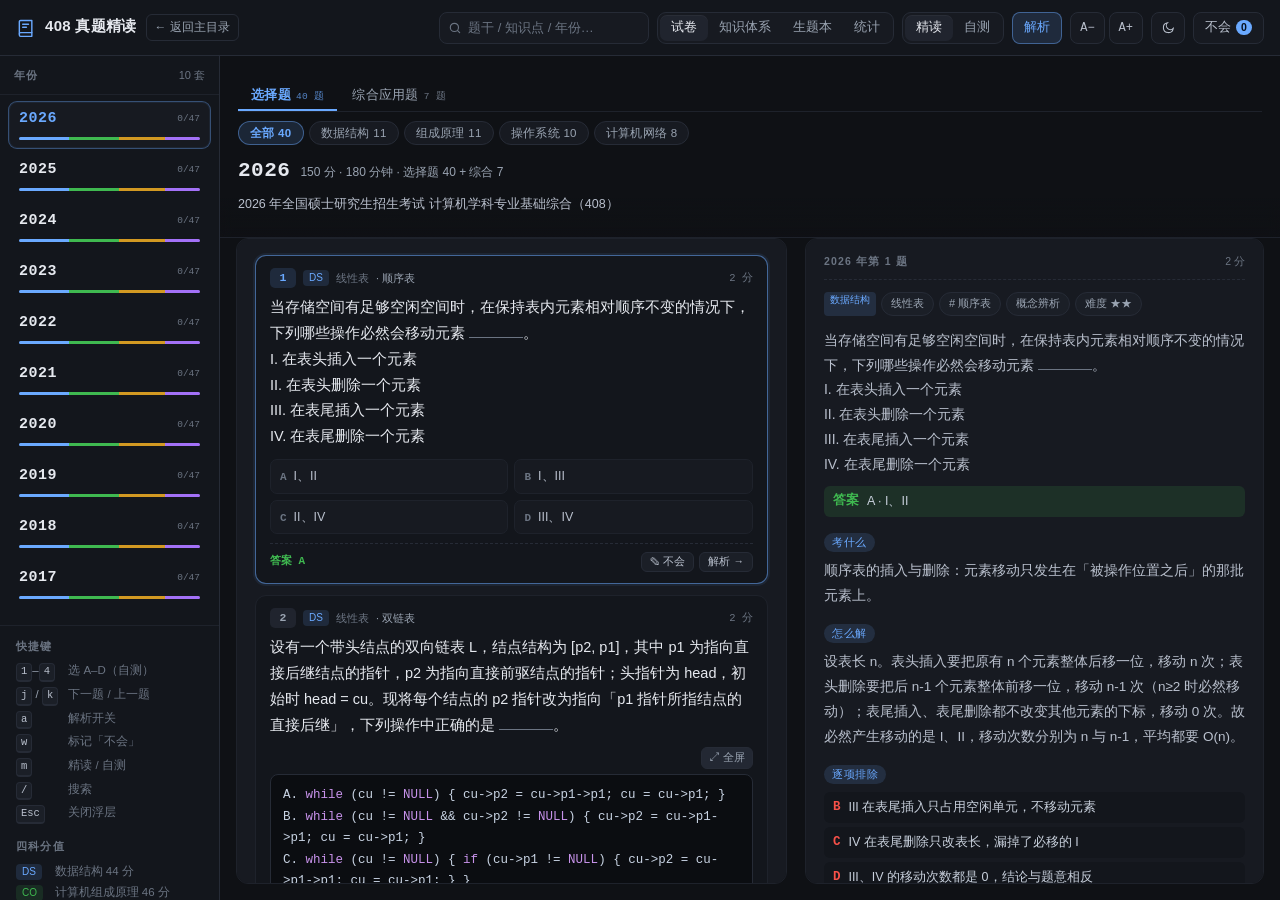
==== commit 30c8ef19: "修正初试倒计时并优化科目导航与408布局" ====
--- a/subjects/408/index.html
+++ b/subjects/408/index.html
@@ -8,6 +8,7 @@
 <link rel="icon" href="data:image/svg+xml,%3Csvg xmlns='http://www.w3.org/2000/svg' viewBox='0 0 24 24'%3E%3Crect width='24' height='24' rx='5' fill='%230f1115'/%3E%3Cpath d='M6 7h12M6 12h12M6 17h7' stroke='%236aa9ff' stroke-width='1.8' stroke-linecap='round'/%3E%3C/svg%3E">
 <link rel="stylesheet" href="assets/style.css">
 <link rel="stylesheet" href="assets/app.css">
+<link rel="stylesheet" href="../../shared/subject-nav.css">
 </head>
 <body>
 
@@ -21,6 +22,7 @@
       <path d="M8 7.5h7M8 11h4.5"/>
     </svg>
     <span class="brand-t">408 真题精读</span>
+    <a class="home-link" href="../../index.html" title="返回三科主目录">← 返回主目录</a>
     <span class="brand-s">逐题解析 · 知识体系 · 生题本</span>
   </div>
 
--- a/subjects/408/assets/app.css
+++ b/subjects/408/assets/app.css
@@ -1,7 +1,7 @@
 /* =========================================================
    408 真题精读系统 · app.css
    复用 style.css 的设计令牌（配色 / 圆角 / 徽章 / 抽屉 / Toast）
-   本文件只做 408 专属：三栏布局、题目卡、选项、代码块、知识树、统计
+   本文件只做 408 专属：导航与两栏工作区、题目卡、选项、代码块、知识树、统计
    ========================================================= */
 
 /* ---------- 0. 学科色 ---------- */
@@ -30,7 +30,7 @@
 /* ---------- 1. 布局 ---------- */
 .layout {
   display: grid;
-  grid-template-columns: 252px minmax(0, 1fr) 500px;
+  grid-template-columns: 252px minmax(0, 1fr);
   height: calc(100% - 56px);
   overflow: hidden;
 }
@@ -85,14 +85,14 @@
 .work {
   flex: 1 1 auto; min-height: 0;
   display: grid;
-  grid-template-columns: minmax(0, 1fr) minmax(0, 500px);
+  grid-template-columns: minmax(0, 1.2fr) minmax(0, 1fr);
   grid-template-rows: minmax(0, 1fr);
   gap: 18px; padding: 0 16px 16px;
 }
 .work-single { grid-template-columns: minmax(0, 1fr); }
 
 .pane {
-  min-height: 0; overflow-y: auto; overflow-x: hidden;
+  min-width: 0; min-height: 0; overflow-y: auto; overflow-x: hidden;
   padding: 16px 18px 80px;
   background: var(--card); border: 1px solid var(--line-soft); border-radius: 12px;
   overscroll-behavior: contain;
@@ -167,7 +167,7 @@
   margin: 0 0 9px; padding: 10px 12px;
   background: var(--code-bg); border: 1px solid var(--line); border-radius: 8px;
   font-family: var(--mono); font-size: 12.5px; line-height: 1.72; color: #c8d3e3;
-  white-space: pre; overflow-x: auto;
+  white-space: pre-wrap; overflow-wrap: anywhere; overflow-x: auto;
 }
 html[data-theme="light"] .code { color: #2b3340; }
 .code .cm { color: #6b7482; }
@@ -176,10 +176,9 @@
 .code .nm { color: #ffcb6b; }
 
 /* 代码块 + 全屏 */
-.qcode { position: relative; }
-.qcode .code { padding-right: 60px; }
+.qcode { display: flex; flex-direction: column; align-items: stretch; }
 .code-fs {
-  position: absolute; top: 6px; right: 6px;
+  align-self: flex-end; margin: 0 0 5px; order: -1;
   padding: 3px 7px; border-radius: 6px; cursor: pointer;
   background: rgba(120,140,170,.16); border: 1px solid var(--line);
   color: var(--fg-dim); font-size: 10.5px; font-family: var(--font);
@@ -228,6 +227,7 @@
 html[data-theme="light"] .qopt { background: var(--card); }
 .qopt:hover { border-color: var(--line); color: var(--fg); }
 .qopt b { flex: 0 0 auto; font-family: var(--mono); font-size: 11px; font-weight: 700; color: var(--fg-faint); }
+.qopt span { min-width: 0; overflow-wrap: anywhere; }
 .qopt.correct { background: var(--ok-dim); border-color: rgba(63, 185, 80, .52); color: var(--ok); }
 .qopt.correct b { color: var(--ok); }
 .qopt.wrong { background: var(--bad-dim); border-color: rgba(248, 81, 73, .52); color: var(--bad); }
@@ -355,10 +355,10 @@
 
 /* ---------- 11. 响应式 ---------- */
 @media (max-width: 1400px) {
-  .layout { grid-template-columns: 220px minmax(0, 1fr) 430px; }
+  .layout { grid-template-columns: 220px minmax(0, 1fr); }
   .layout-wide { grid-template-columns: 270px minmax(0, 1fr); }
 }
-@media (max-width: 1180px) {
+@media (max-width: 1279px) {
   html, body { height: auto; min-height: 100%; overflow: auto; }
   .layout { grid-template-columns: minmax(0, 1fr); height: auto; overflow: visible; }
   .layout-wide { grid-template-columns: minmax(0, 1fr); }
--- a/shared/subject-nav.css
+++ b/shared/subject-nav.css
@@ -0,0 +1,12 @@
+/* 三科共用的主目录入口。 */
+.home-link {
+  flex: 0 0 auto; padding: 3px 8px;
+  border: 1px solid var(--line); border-radius: 6px;
+  font-size: 12px; color: var(--fg-dim); white-space: nowrap;
+}
+.home-link:hover, .home-link:focus-visible {
+  color: var(--accent); border-color: var(--accent); text-decoration: none;
+}
+@media (max-width: 1500px) {
+  .brand-s { display: none; }
+}
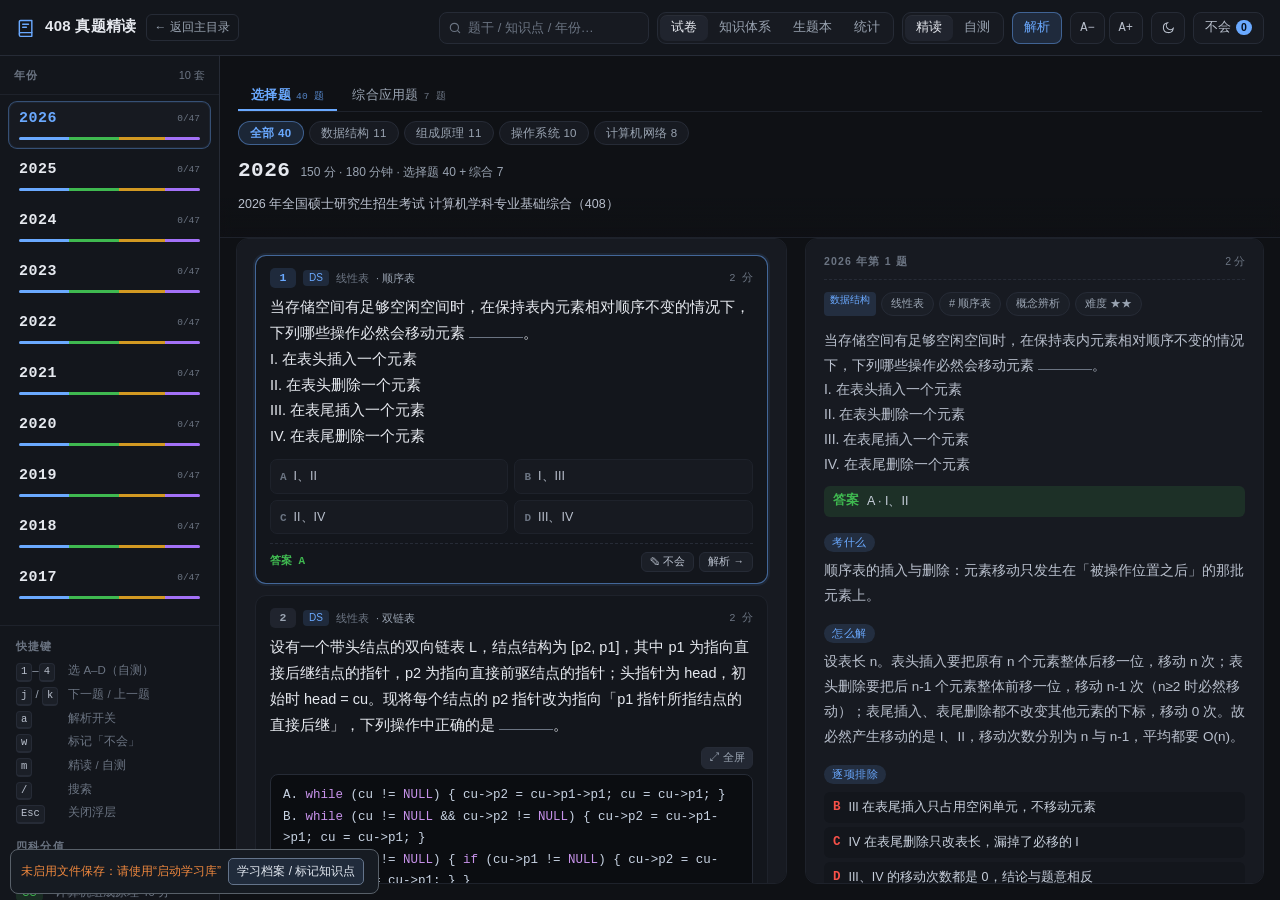
==== commit 6e835568: "实现学习档案自动文件持久化并迁入三科个人记录" ====
--- a/subjects/408/index.html
+++ b/subjects/408/index.html
@@ -9,6 +9,8 @@
 <link rel="stylesheet" href="assets/style.css">
 <link rel="stylesheet" href="assets/app.css">
 <link rel="stylesheet" href="../../shared/subject-nav.css">
+<script>if (location.protocol === "http:" && /^(127\.0\.0\.1|localhost)$/.test(location.hostname)) document.write("<script src=\"/api/bootstrap.js\"><\/script>");</script>
+<script src="../../shared/study-storage.js"></script>
 </head>
 <body>
 
